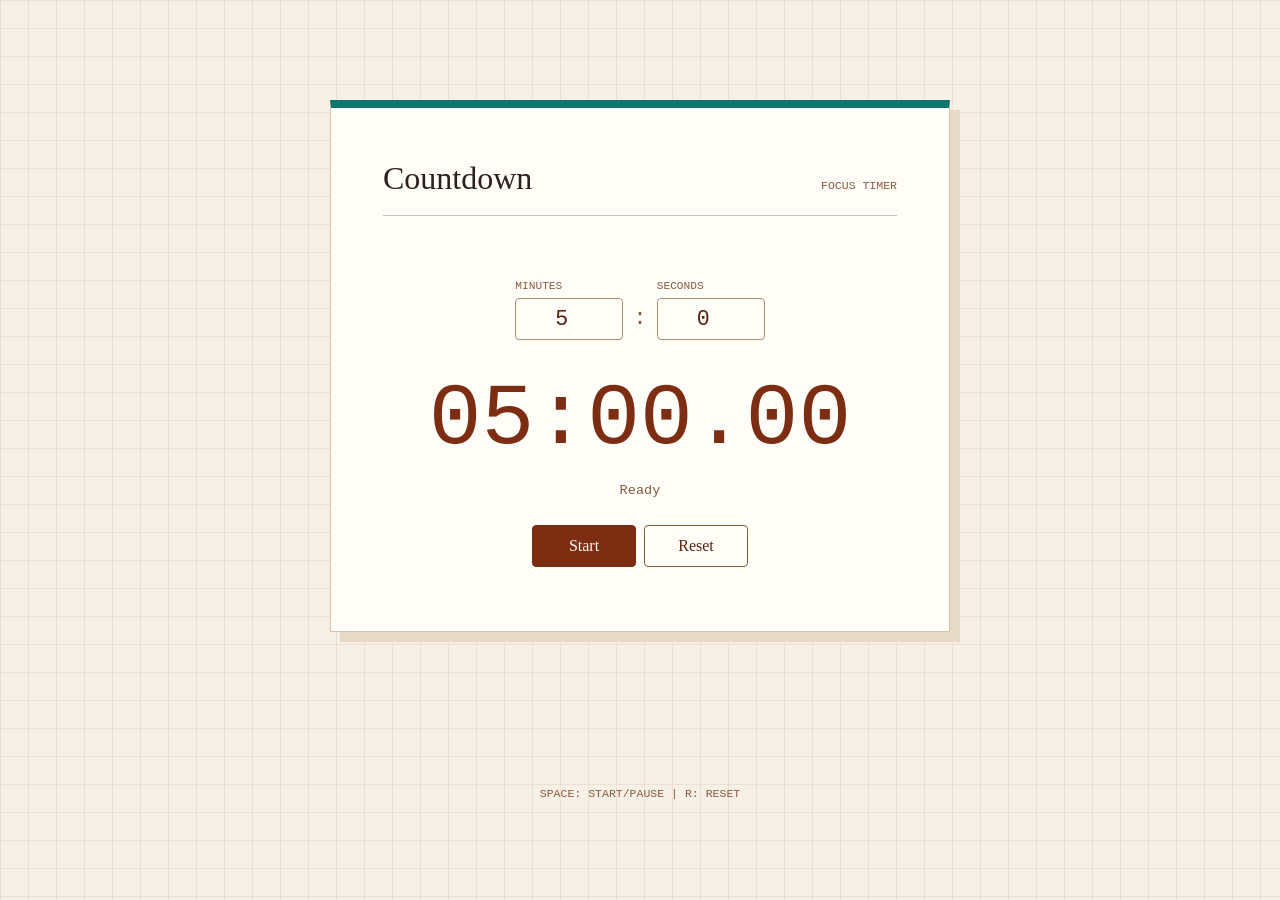
==== countdown/index.html @ bd70bb8d "Add countdown web app" ====
<!DOCTYPE html>
<html lang="en">
<head>
  <meta charset="UTF-8">
  <meta name="viewport" content="width=device-width, initial-scale=1.0">
  <meta name="theme-color" content="#7c2d12">
  <title>Countdown Timer</title>
  <link rel="stylesheet" href="styles.css">
</head>
<body>
  <main class="app-shell">
    <header>
      <p class="eyebrow">Focus timer</p>
      <h1>Countdown</h1>
    </header>

    <section class="timer" aria-label="Countdown timer">
      <div class="time-inputs" aria-label="Set countdown duration">
        <label>
          <span>Minutes</span>
          <input id="minutes" type="number" min="0" max="999" value="5" inputmode="numeric">
        </label>
        <span class="separator" aria-hidden="true">:</span>
        <label>
          <span>Seconds</span>
          <input id="seconds" type="number" min="0" max="59" value="0" inputmode="numeric">
        </label>
      </div>

      <output id="display" class="time-display" aria-live="polite">05:00.00</output>
      <p id="status" class="status" aria-live="polite">Ready</p>

      <div class="controls" aria-label="Countdown controls">
        <button id="start-pause" class="button button-primary" type="button">Start</button>
        <button id="reset" class="button" type="button">Reset</button>
      </div>
    </section>
  </main>
  <p class="shortcuts">Space: start/pause <span aria-hidden="true">|</span> R: reset</p>
  <script src="app.js"></script>
</body>
</html>
---- countdown/styles.css ----
:root {
  color: #2e211c;
  background: #f6f0e6;
  font-family: Georgia, "Times New Roman", serif;
}

* {
  box-sizing: border-box;
}

body {
  min-height: 100vh;
  margin: 0;
  display: grid;
  place-items: center;
  padding: 32px 18px;
  background-color: #f6f0e6;
  background-image: linear-gradient(rgba(124, 45, 18, 0.08) 1px, transparent 1px), linear-gradient(90deg, rgba(124, 45, 18, 0.08) 1px, transparent 1px);
  background-size: 28px 28px;
}

button, input {
  font: inherit;
}

.app-shell {
  width: min(100%, 620px);
  padding: clamp(24px, 6vw, 52px);
  border: 1px solid #d5c2af;
  border-top: 8px solid #0f766e;
  background: #fffdf8;
  box-shadow: 10px 10px 0 #e7d9c8;
}

header {
  display: flex;
  align-items: baseline;
  justify-content: space-between;
  gap: 16px;
  padding-bottom: 18px;
  border-bottom: 1px solid #d5c2af;
}

h1 {
  margin: 0;
  font-size: 2rem;
  font-weight: 400;
}

.eyebrow, .shortcuts {
  margin: 0;
  color: #8a5b42;
  font-family: "Courier New", monospace;
  font-size: 0.72rem;
  text-transform: uppercase;
}

.eyebrow {
  order: 2;
}

.timer {
  padding: clamp(32px, 8vw, 64px) 0 12px;
  text-align: center;
}

.time-inputs {
  display: flex;
  align-items: end;
  justify-content: center;
  gap: 10px;
}

.time-inputs label {
  display: grid;
  gap: 6px;
  color: #8a5b42;
  font-family: "Courier New", monospace;
  font-size: 0.7rem;
  text-align: left;
  text-transform: uppercase;
}

.time-inputs input {
  width: 108px;
  padding: 8px;
  border: 1px solid #b28c72;
  border-radius: 4px;
  color: #5b210d;
  background: #fffdf8;
  font-family: "Courier New", monospace;
  font-size: 1.35rem;
  text-align: center;
}

.time-inputs input:focus-visible, .button:focus-visible {
  outline: 3px solid #0f766e;
  outline-offset: 2px;
}

.separator {
  padding-bottom: 9px;
  color: #8a5b42;
  font-family: "Courier New", monospace;
  font-size: 1.4rem;
}

.time-display {
  display: block;
  margin-top: 30px;
  color: #7c2d12;
  font-family: "Courier New", monospace;
  font-size: clamp(2.8rem, 12vw, 5.5rem);
  font-variant-numeric: tabular-nums;
  letter-spacing: 0;
}

.status {
  min-height: 1.3em;
  margin: 14px 0 0;
  color: #8a5b42;
  font-family: "Courier New", monospace;
  font-size: 0.85rem;
}

.controls {
  display: flex;
  justify-content: center;
  flex-wrap: wrap;
  gap: 8px;
  margin-top: 24px;
}

.button {
  min-width: 104px;
  min-height: 42px;
  padding: 8px 14px;
  border: 1px solid #8a5b42;
  border-radius: 4px;
  color: #5b210d;
  background: #fffdf8;
  cursor: pointer;
}

.button:hover, .button:focus-visible {
  color: #fffdf8;
  background: #5b210d;
}

.button-primary {
  border-color: #7c2d12;
  color: #fffdf8;
  background: #7c2d12;
}

.button-primary:hover, .button-primary:focus-visible {
  background: #5b210d;
}

.shortcuts {
  width: min(100%, 620px);
  margin: 18px 0 0;
  text-align: center;
}

@media (max-width: 420px) {
  body {
    padding: 16px;
  }

  .app-shell {
    padding: 24px;
    box-shadow: 6px 6px 0 #e7d9c8;
  }

  .time-inputs input {
    width: 92px;
  }
}
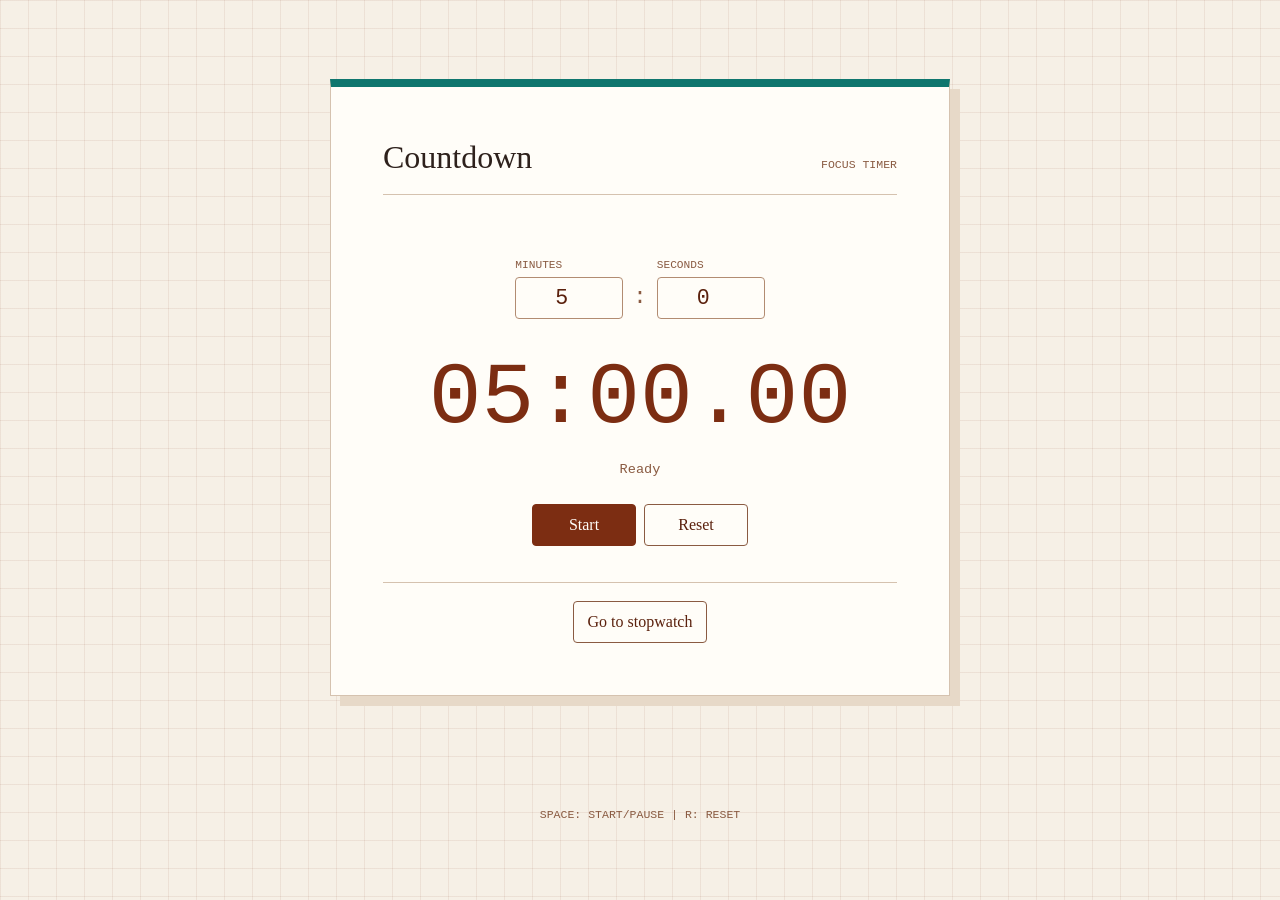
==== commit e2e08489: "Link countdown to stopwatch" ====
--- a/countdown/index.html
+++ b/countdown/index.html
@@ -35,6 +35,10 @@
         <button id="reset" class="button" type="button">Reset</button>
       </div>
     </section>
+
+    <nav class="timer-navigation" aria-label="Timer navigation">
+      <a class="button" href="../">Go to stopwatch</a>
+    </nav>
   </main>
   <p class="shortcuts">Space: start/pause <span aria-hidden="true">|</span> R: reset</p>
   <script src="app.js"></script>
--- a/countdown/styles.css
+++ b/countdown/styles.css
@@ -131,7 +131,17 @@
   margin-top: 24px;
 }
 
+.timer-navigation {
+  margin-top: 24px;
+  padding-top: 18px;
+  border-top: 1px solid #d5c2af;
+  text-align: center;
+}
+
 .button {
+  display: inline-flex;
+  align-items: center;
+  justify-content: center;
   min-width: 104px;
   min-height: 42px;
   padding: 8px 14px;
@@ -140,6 +150,7 @@
   color: #5b210d;
   background: #fffdf8;
   cursor: pointer;
+  text-decoration: none;
 }
 
 .button:hover, .button:focus-visible {
